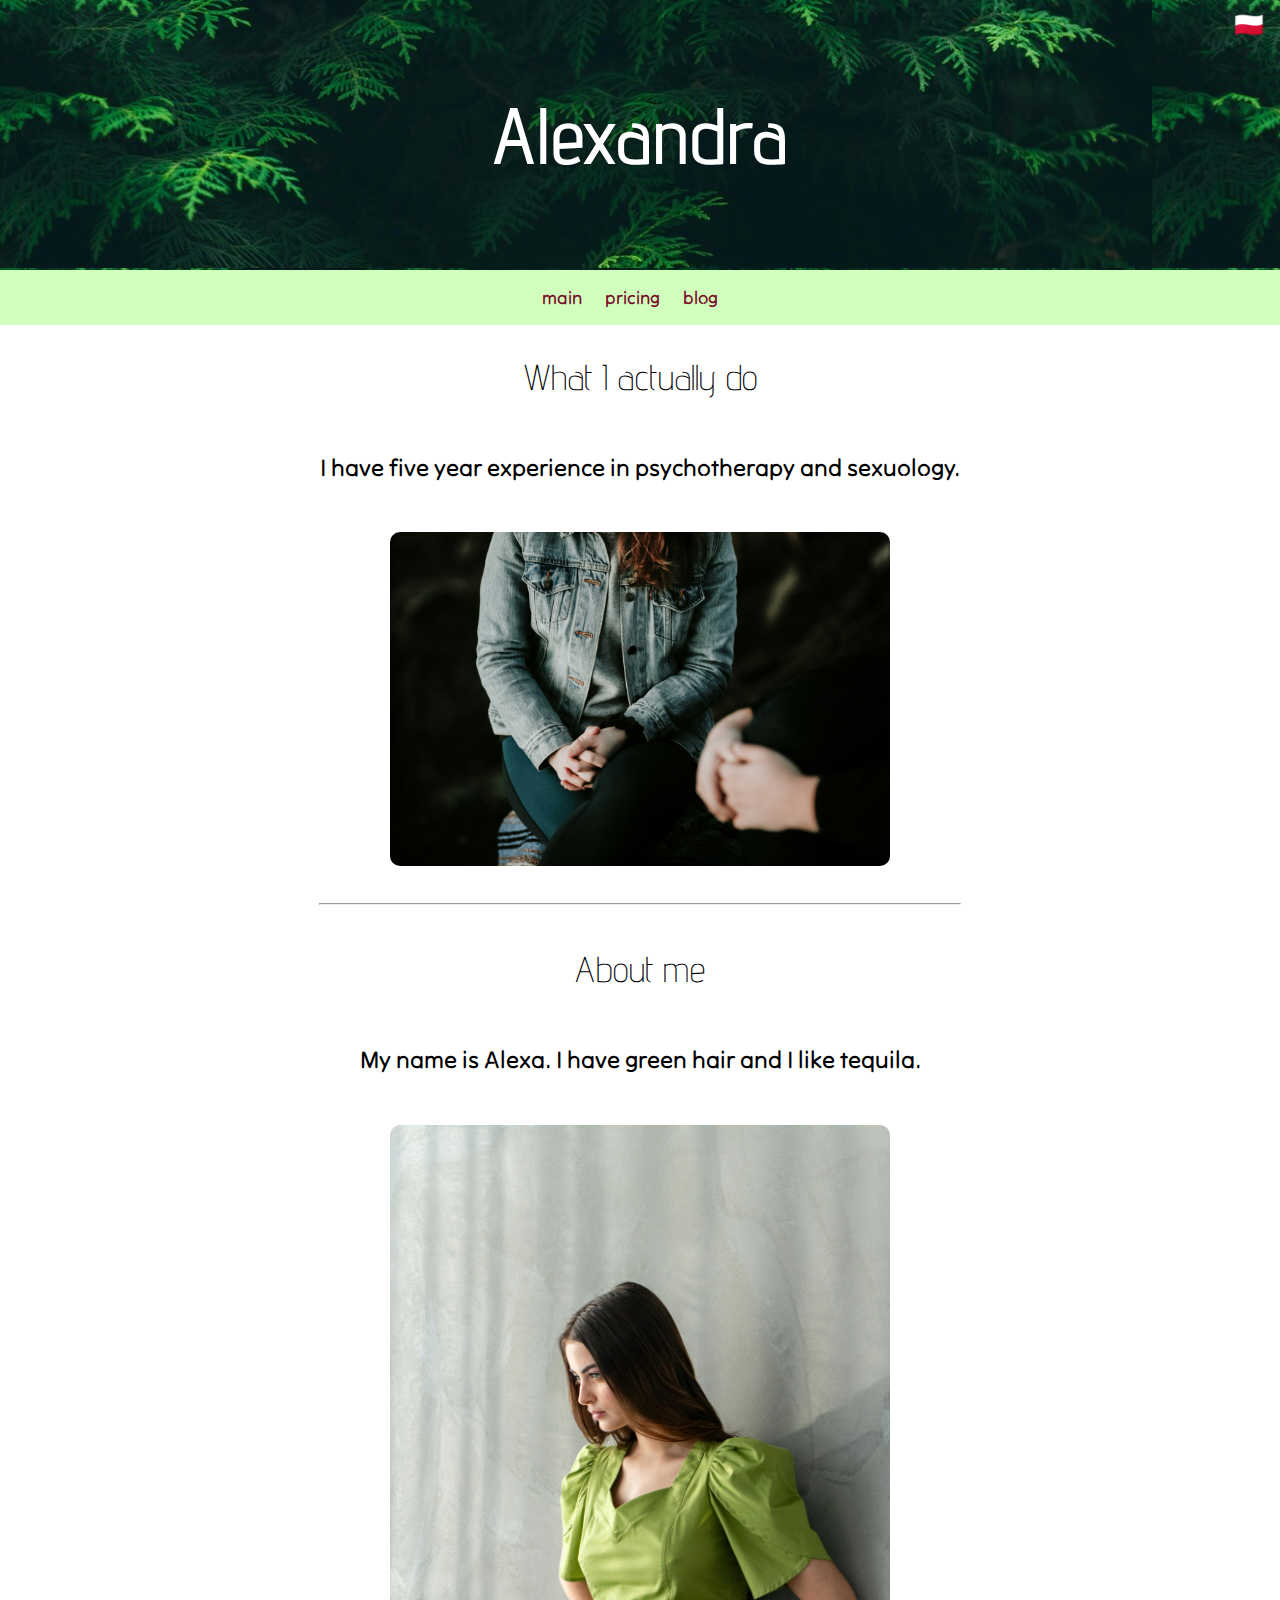
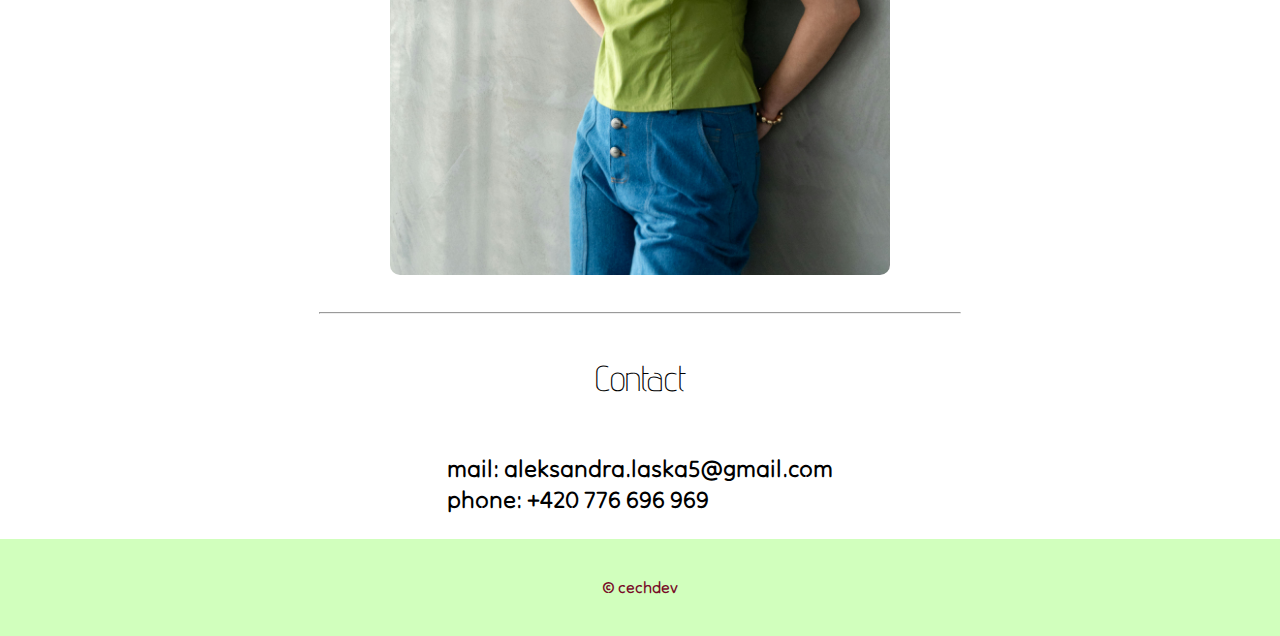
==== index.html @ 4ad57549 "feat: 2 brain cells" ====
<!DOCTYPE html>
<html lang="en">
<head>
    <meta charset="UTF-8">
    <meta name="viewport" content="width=device-width, initial-scale=1.0">
    <title>Alexandra</title>
    <link rel="stylesheet" href="./style.css">
    <link rel="preconnect" href="https://fonts.googleapis.com">
    <link rel="preconnect" href="https://fonts.gstatic.com" crossorigin>
    <link href="https://fonts.googleapis.com/css2?family=Advent+Pro:ital,wght@0,100..900;1,100..900&family=Tilt+Neon&display=swap" rel="stylesheet">
</head>
<body>
    <header>
        <h1><a href="./index.html">Alexandra</a></h1>
        <button id="langSwitch" class="lswitch">🇵🇱</button>
    </header>

    <nav>
        <ul>
            <li><a href="./index.html" data-en="main" data-pl="główny">main</a></li>
            <li><a href="./pricing.html" data-en="pricing" data-pl="ceny">pricing</a></li>
            <li><a href="./blog.html" data-en="blog" data-pl="blog">blog</a></li>
        </ul>
    </nav>
    
    <div class="middle">
        <!--headliner-->
        <h2 data-en="What I actually do" data-pl="Co ja właściwie robię">What I actually do</h2>
        <p data-en="I have five year experience in psychotherapy and sexuology." 
           data-pl="Posiadam pięcioletnie doświadczenie w dziedzinie psychologii.">
           I have five year experience in psychotherapy and sexuology.
        </p>
        <img src="therapy.jpg">
        <hr/>

        <!--about me-->
        <h2 data-en="About me" data-pl="O mnie">About me</h2>
        <p data-en="My name is Alexa. I have green hair and I like tequila."
           data-pl="Nazywam się Alexa. Mam zielone włosy a lubię tequilę.">
           My name is Alexa. I have green hair and I like tequila.
        </p>
        <img src="me.jpg"> <!--Yor photo-->
        <hr/>

        <!--contact-->
        <h2 data-en="Contact" data-pl="Kontakt">Contact</h2>
        <ul>
            <li data-en="email: aleksandra.laska5@gmail.com" data-pl="email: aleksandra.laska5@gmail.com">mail: aleksandra.laska5@gmail.com</li>
            <li data-en="phone: +420 776 696 969" data-pl="telefon: +420 776 696 969">phone: +420 776 696 969</li>
        </ul>
    </div>

    <footer>
        <div class="brand">
            <a href="https://cechdev.cz">© cechdev</a>
        </div>     
    </footer>
    <script src="https://ajax.googleapis.com/ajax/libs/jquery/3.7.1/jquery.min.js"></script> 
    <script src="./index.js" charset="utf-8"></script>
</body>
</html>
---- style.css ----
:root{
    --font: #780C28;
    --background: #D1FFBD;
}

/*#region general*/
html{
    margin: 0;
    padding: 0;
}

body{
    font-family: "Tilt Neon", serif;
    margin: 0;
}

header{
    background-image: url("background.jpg");
    color: white;
    background-color: var(--background);
    margin: 0;
    display: flex;
    padding-left: 10%;
    padding-right: 10%;
    height: 30vh;
    justify-content: center;
    align-items: center;
}

nav{
    color: var(--font);
    /*text-shadow: 1px 0 0 #000, 0 -1px 0 #000, 0 1px 0 #000, -1px 0 0 #000;*/
    background-color: var(--background);
    display: flex;
    text-decoration: none;
    justify-content: center;
    position: relative;
    align-items: center;

}

nav li {
    display: inline-block;
    margin-right: 20px;
    font-size: large;
}


footer{
    color: var(--font);
    background-color: var(--background);
    /*text-shadow: 1px 0 0 #000, 0 -1px 0 #000, 0 1px 0 #000, -1px 0 0 #000;*/
    text-align: center;
    padding-top: 3%;
    padding-bottom: 3%;
    font-weight: bold;
    display: flex;
    flex-direction: column;
}

h1{
    font-family: "Advent Pro", serif;
    font-size: 5rem;
    font-weight: 500;

}

h2{
    font-family: "Advent Pro", serif;
    text-align: center;
    font-weight: 200;
}

ul{
    list-style-type: none;
    padding: 0;
    font-family: "Tilt Neon", serif;
}

a{
    text-decoration: none;
    color: inherit;
    list-style-type: none;
}

hr{
    width: 50%;
}


/*#endregion*/

.middle{
    font-size: 1.5rem;
    display: flex;
    flex-direction: column;
    align-items: center;
    justify-items: center;
}

.middle img{
    margin: 2% 10%;
    width: 500px;
    border-radius: 10px;
}


#langSwitch {
    position: absolute;
    top: 10px;
    right: 10px;
    background: none;
    border: none;
    font-size: 1.5rem;
    cursor: pointer;
}


header img{
    width: 2%;
}

.post{
    margin: 2% 0;
    padding: 2%;
    background-color: #f1f1f1;
    border-radius: 10px;

}

.post:hover{
    cursor: pointer;
    box-shadow: 0 4px 6px rgba(0, 0, 0, 0.1);

}
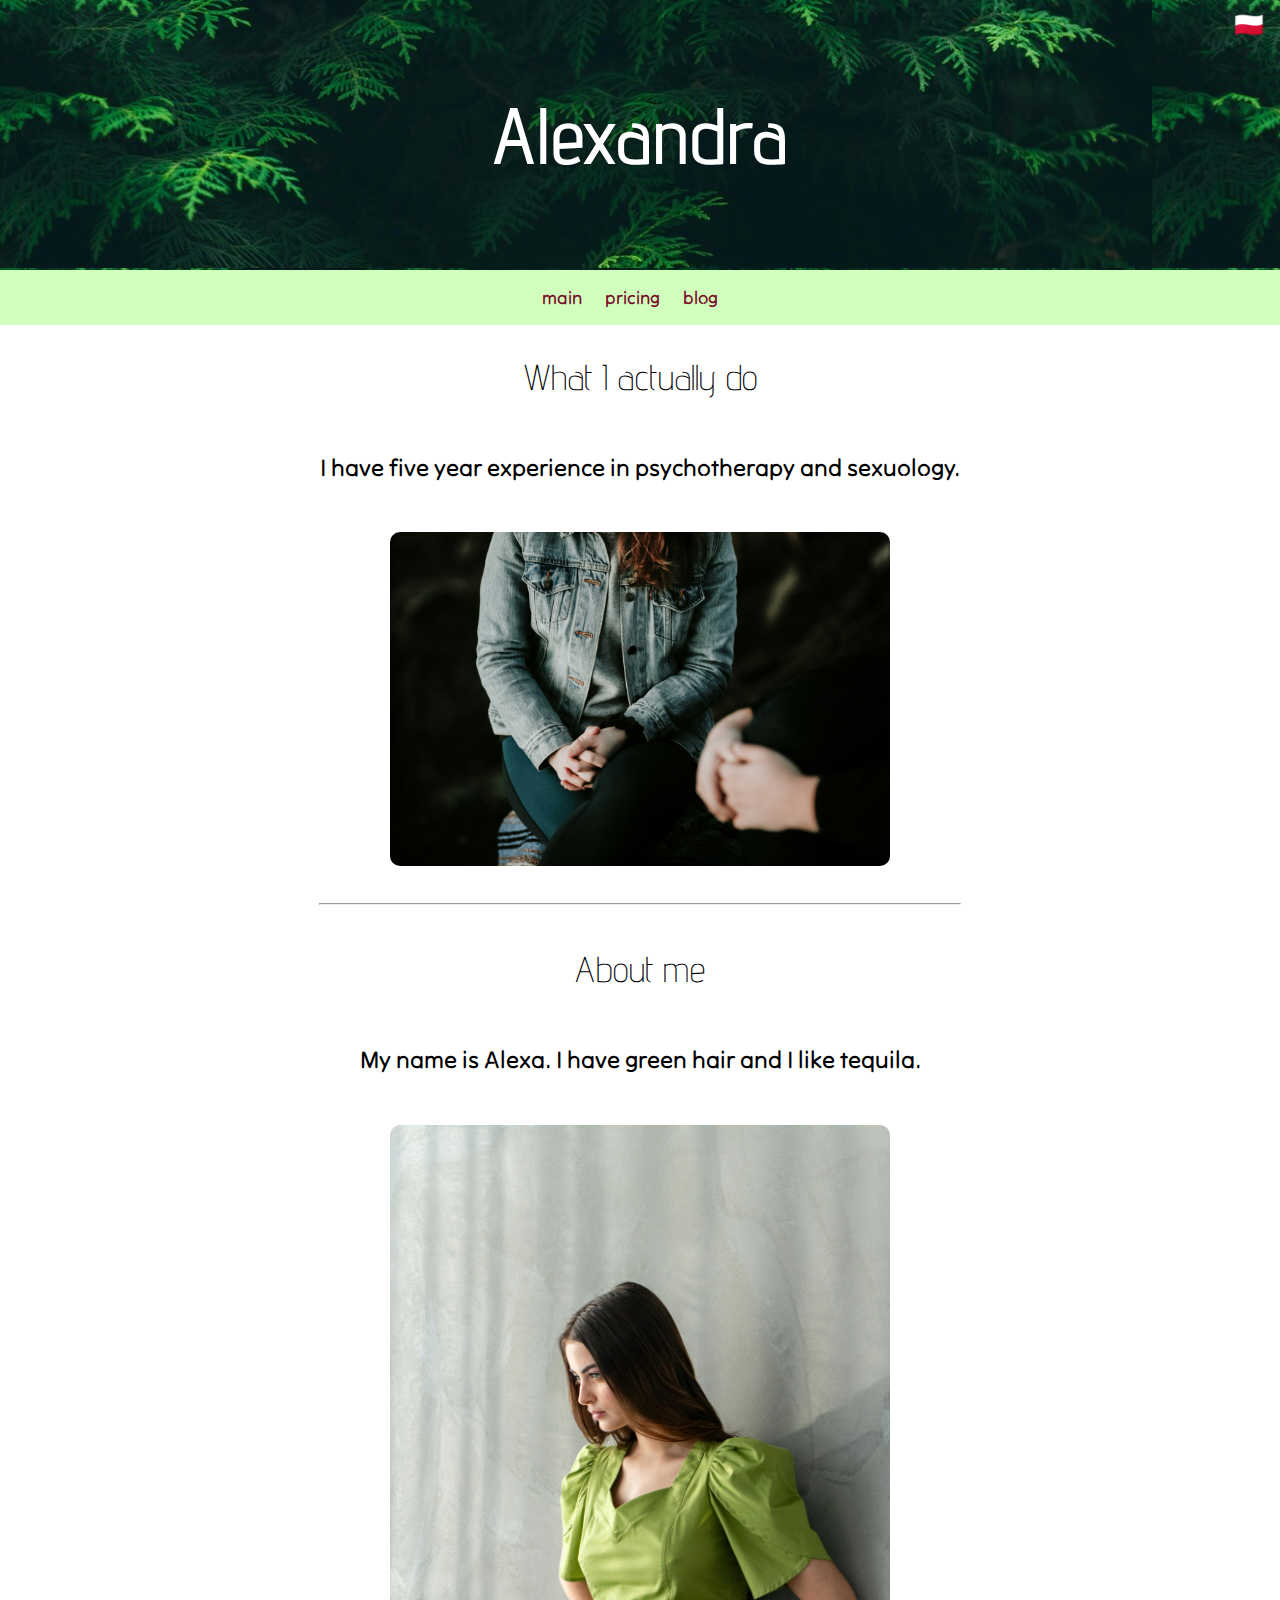
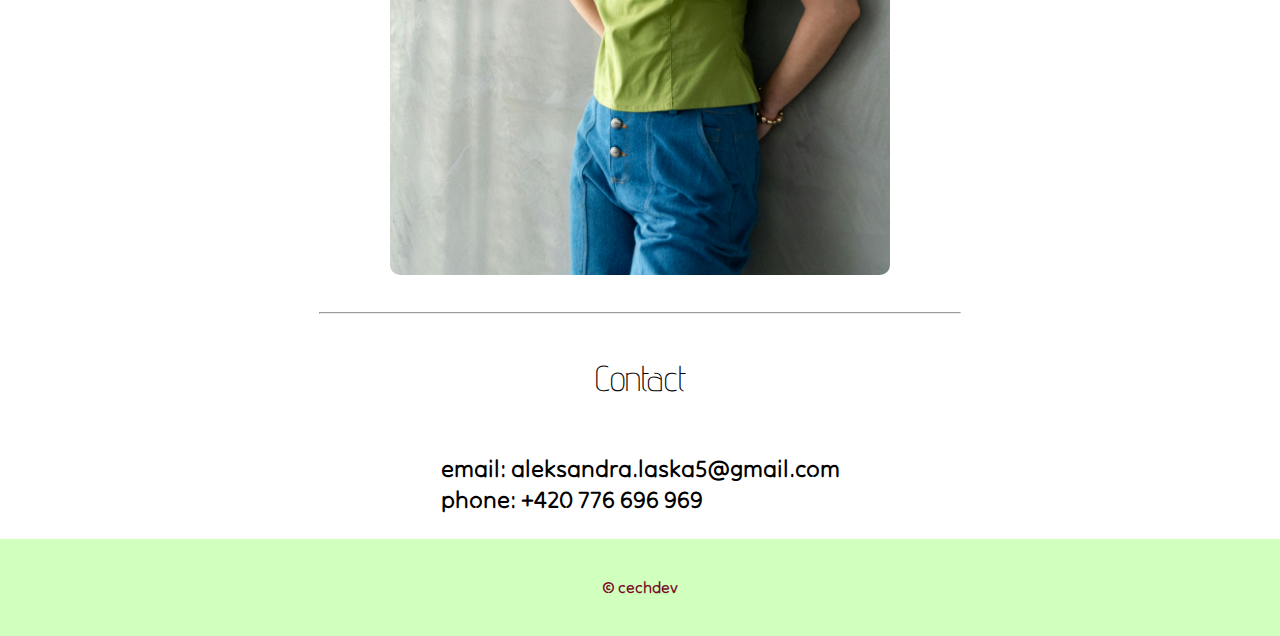
==== commit b10ce888: "feat: email link" ====
--- a/index.html
+++ b/index.html
@@ -45,7 +45,7 @@
         <!--contact-->
         <h2 data-en="Contact" data-pl="Kontakt">Contact</h2>
         <ul>
-            <li data-en="email: aleksandra.laska5@gmail.com" data-pl="email: aleksandra.laska5@gmail.com">mail: aleksandra.laska5@gmail.com</li>
+            <li><a href="mailto:aleksandra.laska5@gmail.com">email: aleksandra.laska5@gmail.com</a></li>
             <li data-en="phone: +420 776 696 969" data-pl="telefon: +420 776 696 969">phone: +420 776 696 969</li>
         </ul>
     </div>
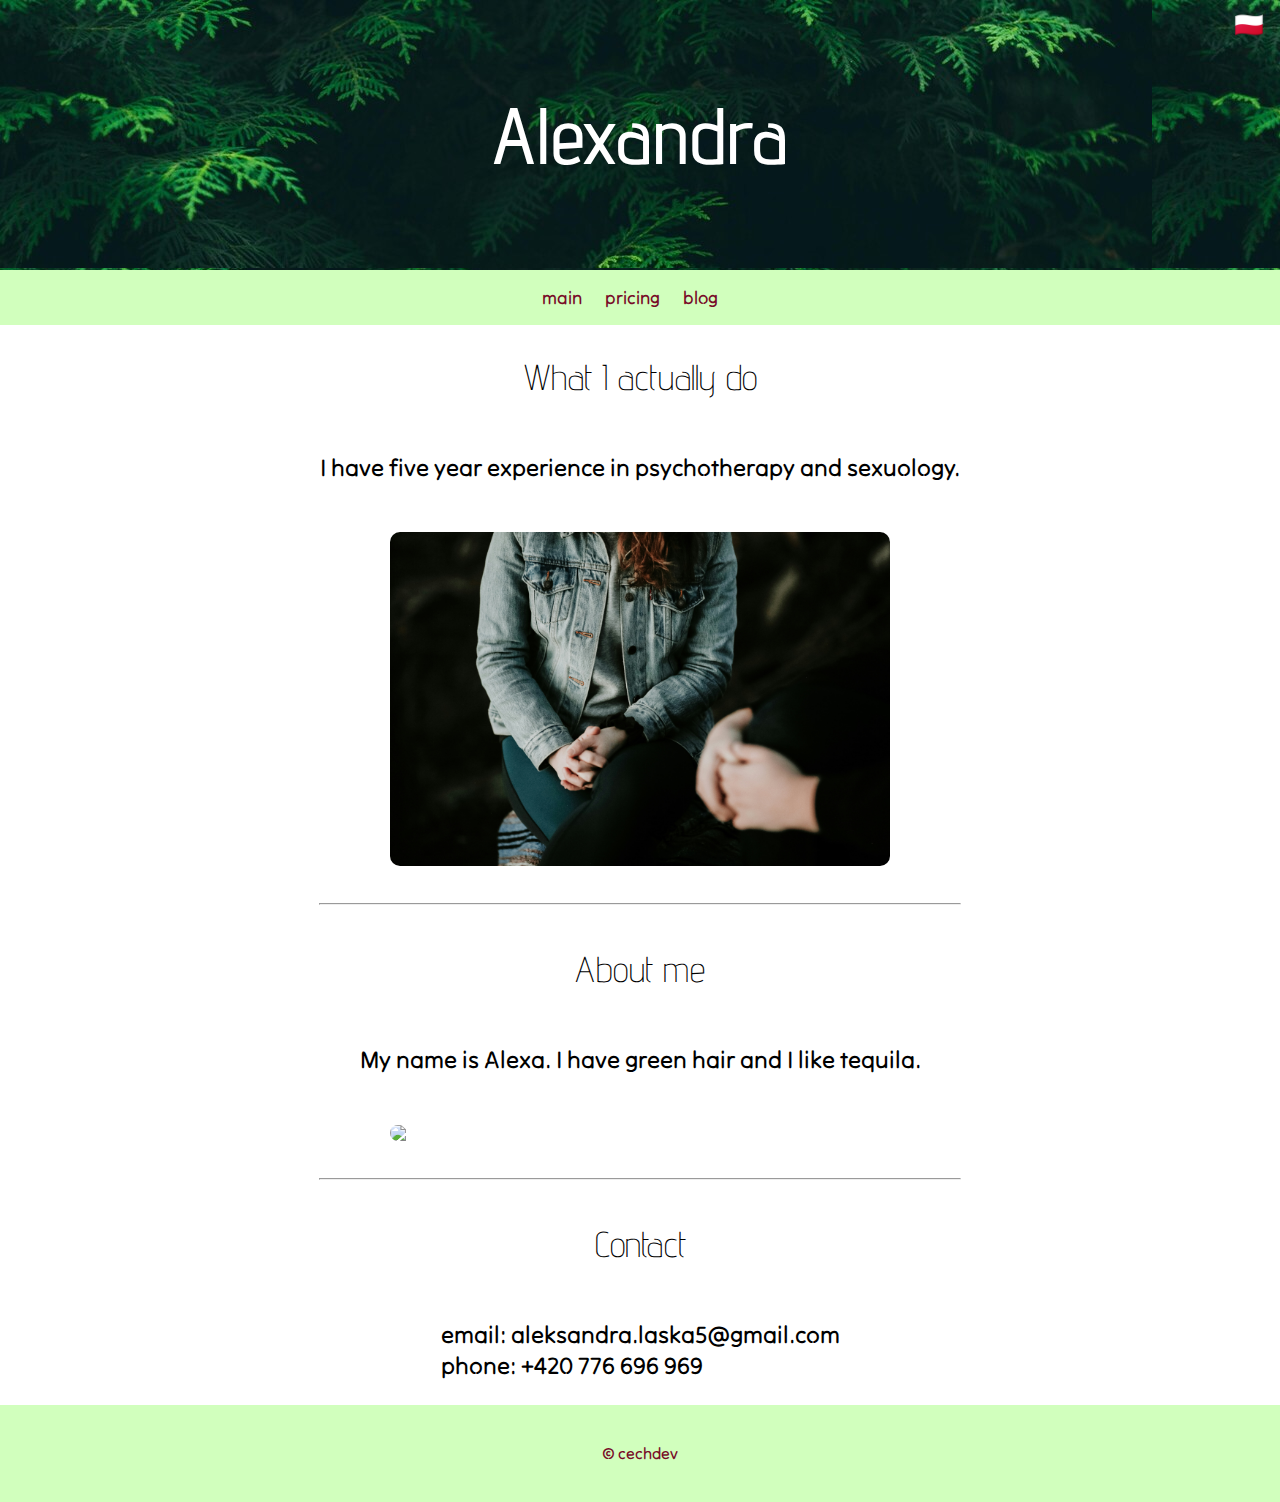
==== commit 8d1ad683: "refact: move img to folder" ====
--- a/index.html
+++ b/index.html
@@ -30,7 +30,7 @@
            data-pl="Posiadam pięcioletnie doświadczenie w dziedzinie psychologii.">
            I have five year experience in psychotherapy and sexuology.
         </p>
-        <img src="therapy.jpg">
+        <img src="images/therapy.jpg">
         <hr/>
 
         <!--about me-->
@@ -39,7 +39,7 @@
            data-pl="Nazywam się Alexa. Mam zielone włosy a lubię tequilę.">
            My name is Alexa. I have green hair and I like tequila.
         </p>
-        <img src="me.jpg"> <!--Yor photo-->
+        <img src="images/me.jpg"> <!--Yor photo-->
         <hr/>
 
         <!--contact-->
--- a/style.css
+++ b/style.css
@@ -15,7 +15,7 @@
 }
 
 header{
-    background-image: url("background.jpg");
+    background-image: url("images/background.jpg");
     color: white;
     background-color: var(--background);
     margin: 0;
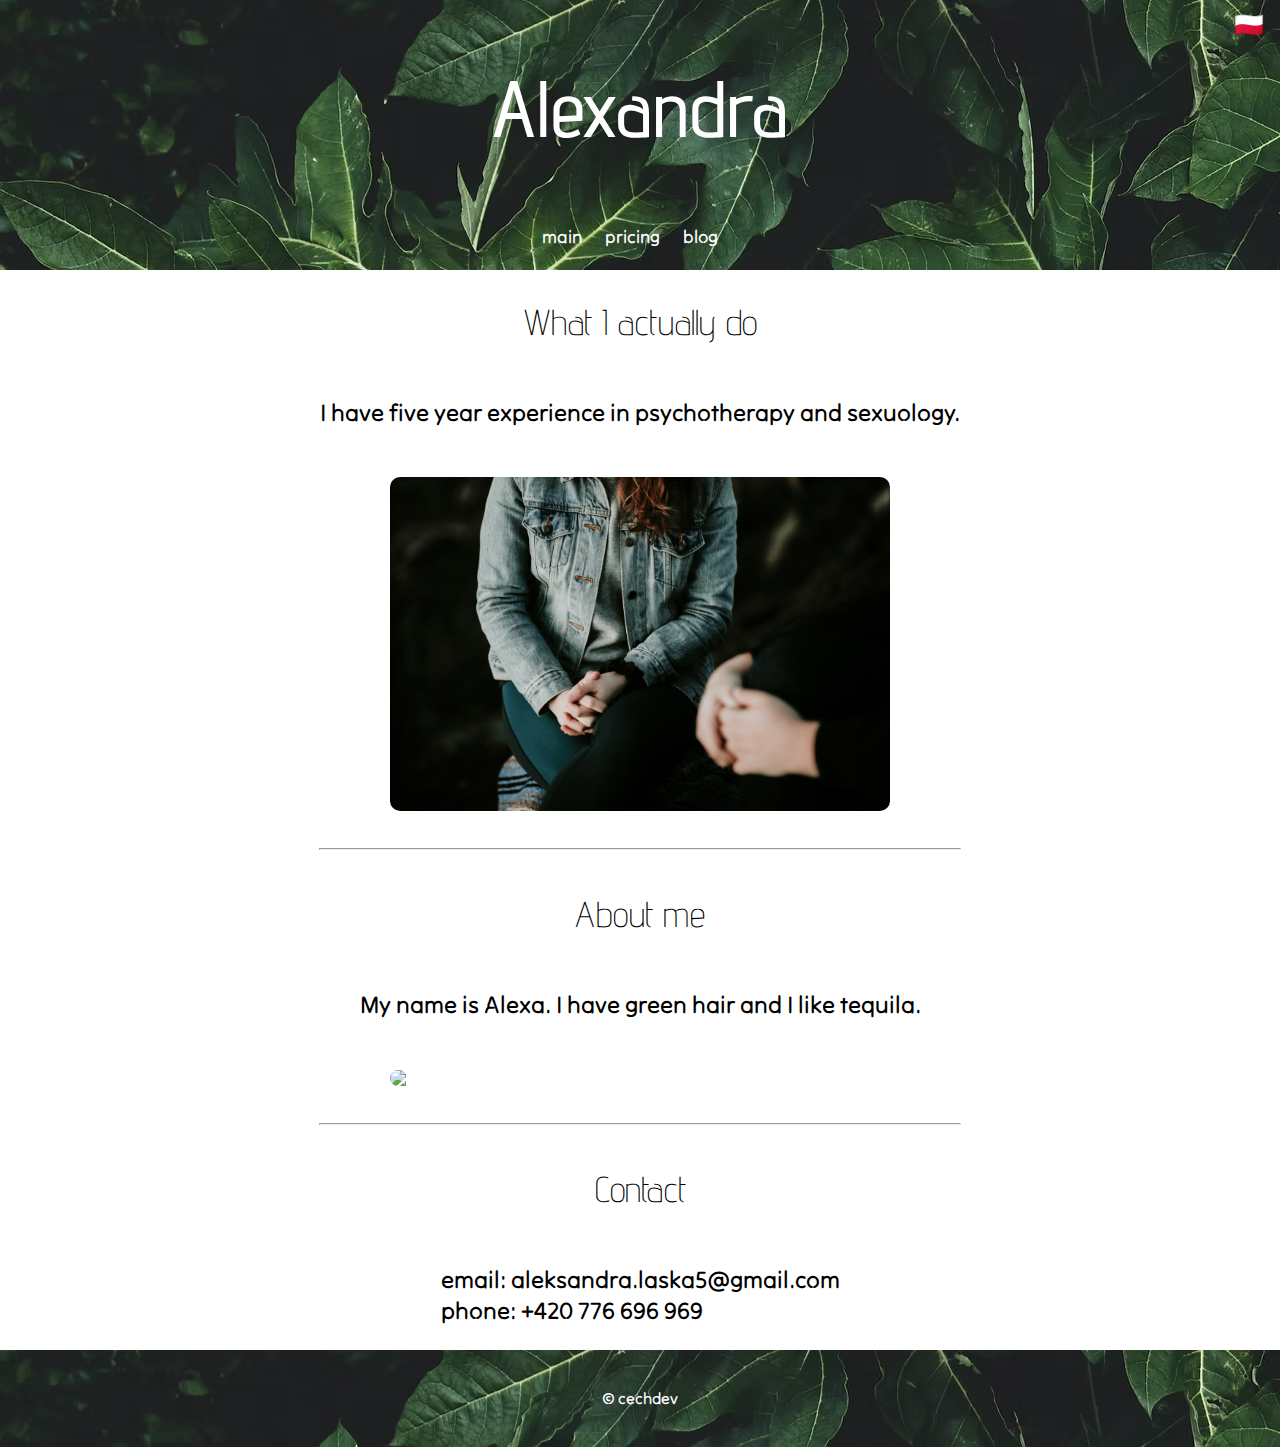
==== commit f2d786d4: "refact: header" ====
--- a/index.html
+++ b/index.html
@@ -13,16 +13,16 @@
     <header>
         <h1><a href="./index.html">Alexandra</a></h1>
         <button id="langSwitch" class="lswitch">🇵🇱</button>
+
+        <nav>
+            <ul>
+                <li><a href="./index.html" data-en="main" data-pl="główny">main</a></li>
+                <li><a href="./pricing.html" data-en="pricing" data-pl="ceny">pricing</a></li>
+                <li><a href="./blog.html">blog</a></li>
+            </ul>
+        </nav>
     </header>
 
-    <nav>
-        <ul>
-            <li><a href="./index.html" data-en="main" data-pl="główny">main</a></li>
-            <li><a href="./pricing.html" data-en="pricing" data-pl="ceny">pricing</a></li>
-            <li><a href="./blog.html" data-en="blog" data-pl="blog">blog</a></li>
-        </ul>
-    </nav>
-    
     <div class="middle">
         <!--headliner-->
         <h2 data-en="What I actually do" data-pl="Co ja właściwie robię">What I actually do</h2>
--- a/style.css
+++ b/style.css
@@ -1,5 +1,5 @@
 :root{
-    --font: #780C28;
+    --font: white;
     --background: #D1FFBD;
 }
 
@@ -15,11 +15,12 @@
 }
 
 header{
-    background-image: url("images/background.jpg");
-    color: white;
+    background-image: url("images/leaves.avif");
+    color: var(--font);
     background-color: var(--background);
     margin: 0;
     display: flex;
+    flex-direction: column;
     padding-left: 10%;
     padding-right: 10%;
     height: 30vh;
@@ -28,9 +29,6 @@
 }
 
 nav{
-    color: var(--font);
-    /*text-shadow: 1px 0 0 #000, 0 -1px 0 #000, 0 1px 0 #000, -1px 0 0 #000;*/
-    background-color: var(--background);
     display: flex;
     text-decoration: none;
     justify-content: center;
@@ -48,7 +46,7 @@
 
 footer{
     color: var(--font);
-    background-color: var(--background);
+    background-image: url("images/leaves.avif");
     /*text-shadow: 1px 0 0 #000, 0 -1px 0 #000, 0 1px 0 #000, -1px 0 0 #000;*/
     text-align: center;
     padding-top: 3%;
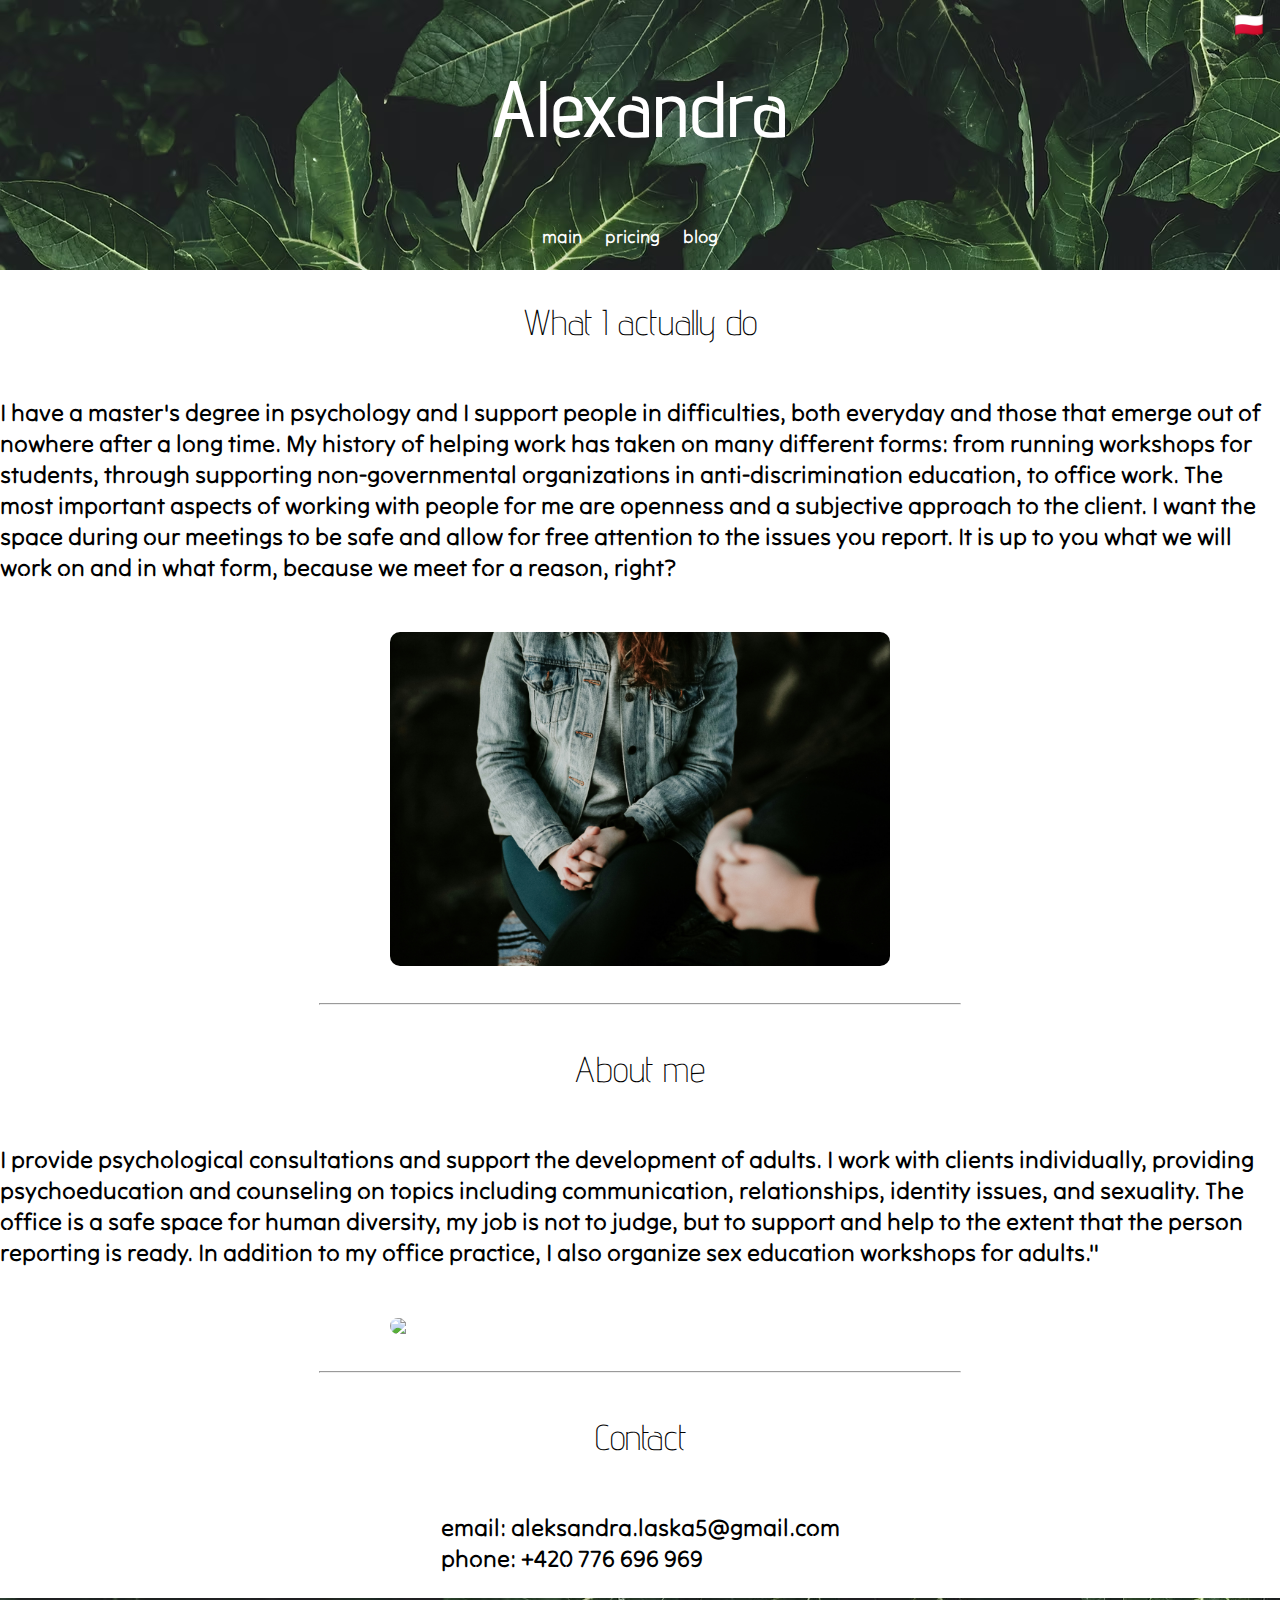
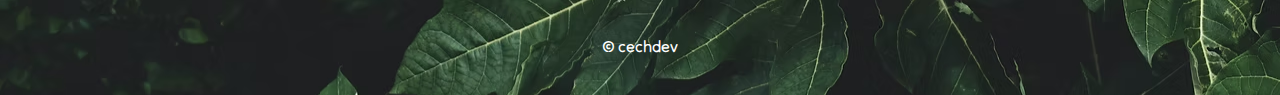
==== commit c46e5da8: "feat: content add" ====
--- a/index.html
+++ b/index.html
@@ -26,18 +26,44 @@
     <div class="middle">
         <!--headliner-->
         <h2 data-en="What I actually do" data-pl="Co ja właściwie robię">What I actually do</h2>
-        <p data-en="I have five year experience in psychotherapy and sexuology." 
-           data-pl="Posiadam pięcioletnie doświadczenie w dziedzinie psychologii.">
-           I have five year experience in psychotherapy and sexuology.
+        <p data-en="I have a master's degree in psychology and I support people in difficulties, 
+            both everyday and those that emerge out of nowhere after a long time. My history of helping work has taken on many different forms: 
+            from running workshops for students, through supporting non-governmental organizations in anti-discrimination education, to office work. 
+            The most important aspects of working with people for me are openness and a subjective approach to the client.
+            I want the space during our meetings to be safe and allow for free attention to the issues you report.      
+            It is up to you what we will work on and in what form, because we meet for a reason, right?" 
+           data-pl="Jestem magistrą psychologii i zajmuję się wspieraniem osób w trudnościach, 
+           tych codziennych i tych, które wyłaniają się znikąd po długim czasie. Moja historia pracy pomocowej miewa bardzo różne formy: 
+           od prowadzenia warsztatów dla studentów, przez wspieranie organizacji pozarządowych w edukacji antydyskryminacyjnej, aż do pracy gabinetowej. 
+           Najważniejszymi aspektami w pracy z ludźmi są dla mnie otwartość i podmiotowe podejście do klientki lub klienta.
+           Zależy mi na tym, aby przestrzeń w trakcie naszych spotkań była bezpieczna i pozwalała na swobodne zaopiekowanie spraw, z którymi się zgłaszasz. 
+           To od Ciebie zależy nad czym będziemy pracować i w jakiej formie, bo spotykamy się po coś, prawda?">
+           I have a master's degree in psychology and I support people in difficulties, 
+            both everyday and those that emerge out of nowhere after a long time. My history of helping work has taken on many different forms: 
+            from running workshops for students, through supporting non-governmental organizations in anti-discrimination education, to office work. 
+            The most important aspects of working with people for me are openness and a subjective approach to the client.
+            I want the space during our meetings to be safe and allow for free attention to the issues you report.      
+            It is up to you what we will work on and in what form, because we meet for a reason, right?
         </p>
         <img src="images/therapy.jpg">
         <hr/>
 
         <!--about me-->
         <h2 data-en="About me" data-pl="O mnie">About me</h2>
-        <p data-en="My name is Alexa. I have green hair and I like tequila."
-           data-pl="Nazywam się Alexa. Mam zielone włosy a lubię tequilę.">
-           My name is Alexa. I have green hair and I like tequila.
+        <p data-en="I provide psychological consultations and support the development of adults. 
+           I work with clients individually, providing psychoeducation and counseling on topics including communication, relationships, identity issues, and sexuality.
+           The office is a safe space for human diversity, my job is not to judge, but to support and help to the extent that the person reporting is ready.
+           In addition to my office practice, I also organize sex education workshops for adults."
+           data-pl="Zajmuję się konsultacjami psychologicznymi oraz wspieraniem rozwoju osób dorosłych. 
+           Pracuję z Klientami i Klientkami indywidualnie, prowadząc psychoedukację i poradnictwo dotyczące między innymi komunikacji, 
+           relacji i związków, kwestii tożsamościowych oraz seksualności.
+           W gabinecie jest bezpieczna przestrzeń dla ludzkiej różnorodności, moim zajęciem nie jest oceniać, 
+           ale wspierać i pomagać w takim stopniu, w jakim osoba zgłaszająca się ma gotowość.
+           Poza praktyką gabinetową zajmuję się również organizowaniem warsztatów z edukacji seksualnej dla dorosłych.">
+           I provide psychological consultations and support the development of adults. 
+           I work with clients individually, providing psychoeducation and counseling on topics including communication, relationships, identity issues, and sexuality.
+           The office is a safe space for human diversity, my job is not to judge, but to support and help to the extent that the person reporting is ready.
+           In addition to my office practice, I also organize sex education workshops for adults."
         </p>
         <img src="images/me.jpg"> <!--Yor photo-->
         <hr/>
--- a/style.css
+++ b/style.css
@@ -1,6 +1,5 @@
 :root{
-    --font: white;
-    --background: #D1FFBD;
+    --headercolor: white;
 }
 
 /*#region general*/
@@ -16,8 +15,7 @@
 
 header{
     background-image: url("images/leaves.avif");
-    color: var(--font);
-    background-color: var(--background);
+    color: var(--headercolor);
     margin: 0;
     display: flex;
     flex-direction: column;
@@ -45,7 +43,7 @@
 
 
 footer{
-    color: var(--font);
+    color: var(--headercolor);
     background-image: url("images/leaves.avif");
     /*text-shadow: 1px 0 0 #000, 0 -1px 0 #000, 0 1px 0 #000, -1px 0 0 #000;*/
     text-align: center;
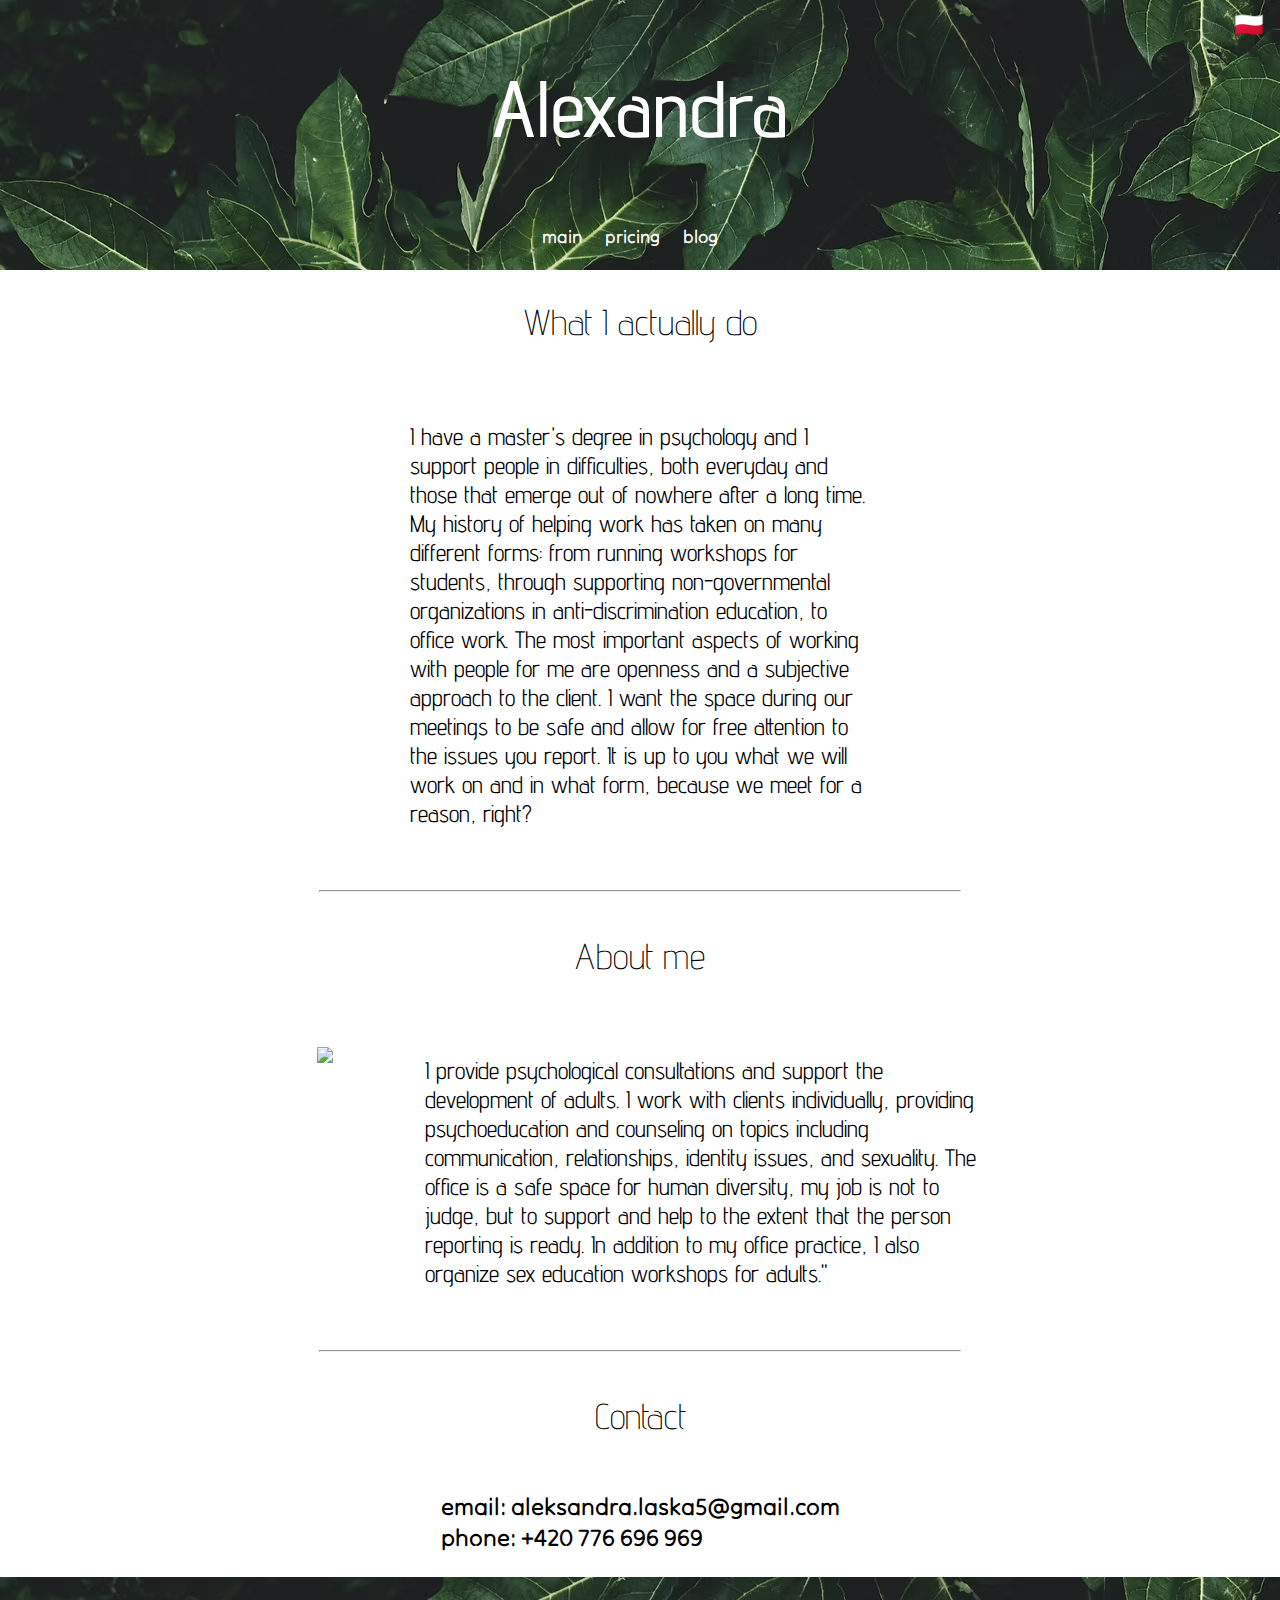
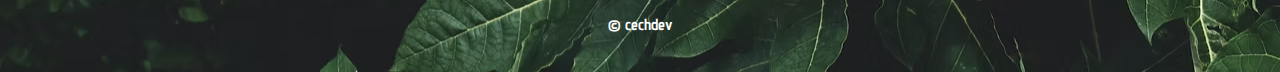
==== commit b14f176e: "feat: structure edit" ====
--- a/index.html
+++ b/index.html
@@ -26,46 +26,52 @@
     <div class="middle">
         <!--headliner-->
         <h2 data-en="What I actually do" data-pl="Co ja właściwie robię">What I actually do</h2>
-        <p data-en="I have a master's degree in psychology and I support people in difficulties, 
+        <div class="section intro">
+            <p data-en="I have a master's degree in psychology and I support people in difficulties, 
             both everyday and those that emerge out of nowhere after a long time. My history of helping work has taken on many different forms: 
             from running workshops for students, through supporting non-governmental organizations in anti-discrimination education, to office work. 
             The most important aspects of working with people for me are openness and a subjective approach to the client.
             I want the space during our meetings to be safe and allow for free attention to the issues you report.      
             It is up to you what we will work on and in what form, because we meet for a reason, right?" 
-           data-pl="Jestem magistrą psychologii i zajmuję się wspieraniem osób w trudnościach, 
-           tych codziennych i tych, które wyłaniają się znikąd po długim czasie. Moja historia pracy pomocowej miewa bardzo różne formy: 
-           od prowadzenia warsztatów dla studentów, przez wspieranie organizacji pozarządowych w edukacji antydyskryminacyjnej, aż do pracy gabinetowej. 
-           Najważniejszymi aspektami w pracy z ludźmi są dla mnie otwartość i podmiotowe podejście do klientki lub klienta.
-           Zależy mi na tym, aby przestrzeń w trakcie naszych spotkań była bezpieczna i pozwalała na swobodne zaopiekowanie spraw, z którymi się zgłaszasz. 
-           To od Ciebie zależy nad czym będziemy pracować i w jakiej formie, bo spotykamy się po coś, prawda?">
-           I have a master's degree in psychology and I support people in difficulties, 
+            data-pl="Jestem magistrą psychologii i zajmuję się wspieraniem osób w trudnościach, 
+            tych codziennych i tych, które wyłaniają się znikąd po długim czasie. Moja historia pracy pomocowej miewa bardzo różne formy: 
+            od prowadzenia warsztatów dla studentów, przez wspieranie organizacji pozarządowych w edukacji antydyskryminacyjnej, aż do pracy gabinetowej. 
+            Najważniejszymi aspektami w pracy z ludźmi są dla mnie otwartość i podmiotowe podejście do klientki lub klienta.
+            Zależy mi na tym, aby przestrzeń w trakcie naszych spotkań była bezpieczna i pozwalała na swobodne zaopiekowanie spraw, z którymi się zgłaszasz. 
+            To od Ciebie zależy nad czym będziemy pracować i w jakiej formie, bo spotykamy się po coś, prawda?">
+            I have a master's degree in psychology and I support people in difficulties, 
             both everyday and those that emerge out of nowhere after a long time. My history of helping work has taken on many different forms: 
             from running workshops for students, through supporting non-governmental organizations in anti-discrimination education, to office work. 
             The most important aspects of working with people for me are openness and a subjective approach to the client.
             I want the space during our meetings to be safe and allow for free attention to the issues you report.      
             It is up to you what we will work on and in what form, because we meet for a reason, right?
-        </p>
-        <img src="images/therapy.jpg">
+            </p>
+        </div>
+
+
         <hr/>
 
         <!--about me-->
         <h2 data-en="About me" data-pl="O mnie">About me</h2>
-        <p data-en="I provide psychological consultations and support the development of adults. 
-           I work with clients individually, providing psychoeducation and counseling on topics including communication, relationships, identity issues, and sexuality.
-           The office is a safe space for human diversity, my job is not to judge, but to support and help to the extent that the person reporting is ready.
-           In addition to my office practice, I also organize sex education workshops for adults."
-           data-pl="Zajmuję się konsultacjami psychologicznymi oraz wspieraniem rozwoju osób dorosłych. 
-           Pracuję z Klientami i Klientkami indywidualnie, prowadząc psychoedukację i poradnictwo dotyczące między innymi komunikacji, 
-           relacji i związków, kwestii tożsamościowych oraz seksualności.
-           W gabinecie jest bezpieczna przestrzeń dla ludzkiej różnorodności, moim zajęciem nie jest oceniać, 
-           ale wspierać i pomagać w takim stopniu, w jakim osoba zgłaszająca się ma gotowość.
-           Poza praktyką gabinetową zajmuję się również organizowaniem warsztatów z edukacji seksualnej dla dorosłych.">
-           I provide psychological consultations and support the development of adults. 
-           I work with clients individually, providing psychoeducation and counseling on topics including communication, relationships, identity issues, and sexuality.
-           The office is a safe space for human diversity, my job is not to judge, but to support and help to the extent that the person reporting is ready.
-           In addition to my office practice, I also organize sex education workshops for adults."
-        </p>
-        <img src="images/me.jpg"> <!--Yor photo-->
+
+        <div class="section ">
+            <img src="images/me.jpg"> <!--Your photo-->
+            <p data-en="I provide psychological consultations and support the development of adults. 
+            I work with clients individually, providing psychoeducation and counseling on topics including communication, relationships, identity issues, and sexuality.
+            The office is a safe space for human diversity, my job is not to judge, but to support and help to the extent that the person reporting is ready.
+            In addition to my office practice, I also organize sex education workshops for adults."
+            data-pl="Zajmuję się konsultacjami psychologicznymi oraz wspieraniem rozwoju osób dorosłych. 
+            Pracuję z Klientami i Klientkami indywidualnie, prowadząc psychoedukację i poradnictwo dotyczące między innymi komunikacji, 
+            relacji i związków, kwestii tożsamościowych oraz seksualności.
+            W gabinecie jest bezpieczna przestrzeń dla ludzkiej różnorodności, moim zajęciem nie jest oceniać, 
+            ale wspierać i pomagać w takim stopniu, w jakim osoba zgłaszająca się ma gotowość.
+            Poza praktyką gabinetową zajmuję się również organizowaniem warsztatów z edukacji seksualnej dla dorosłych.">
+            I provide psychological consultations and support the development of adults. 
+            I work with clients individually, providing psychoeducation and counseling on topics including communication, relationships, identity issues, and sexuality.
+            The office is a safe space for human diversity, my job is not to judge, but to support and help to the extent that the person reporting is ready.
+            In addition to my office practice, I also organize sex education workshops for adults."
+            </p>
+        </div>
         <hr/>
 
         <!--contact-->
--- a/style.css
+++ b/style.css
@@ -9,7 +9,8 @@
 }
 
 body{
-    font-family: "Tilt Neon", serif;
+    font-family: "Advent Pro", serif;
+
     margin: 0;
 }
 
@@ -94,12 +95,23 @@
     justify-items: center;
 }
 
-.middle img{
-    margin: 2% 10%;
-    width: 500px;
-    border-radius: 10px;
+
+
+.section{
+    margin:0 20%;
+    padding: 2%;
+    display: flex;
 }
 
+.section img{
+    margin: 2% 5%;
+    width: 500px;
+}
+
+.intro{
+    margin: 0% 30%;
+
+}
 
 #langSwitch {
     position: absolute;
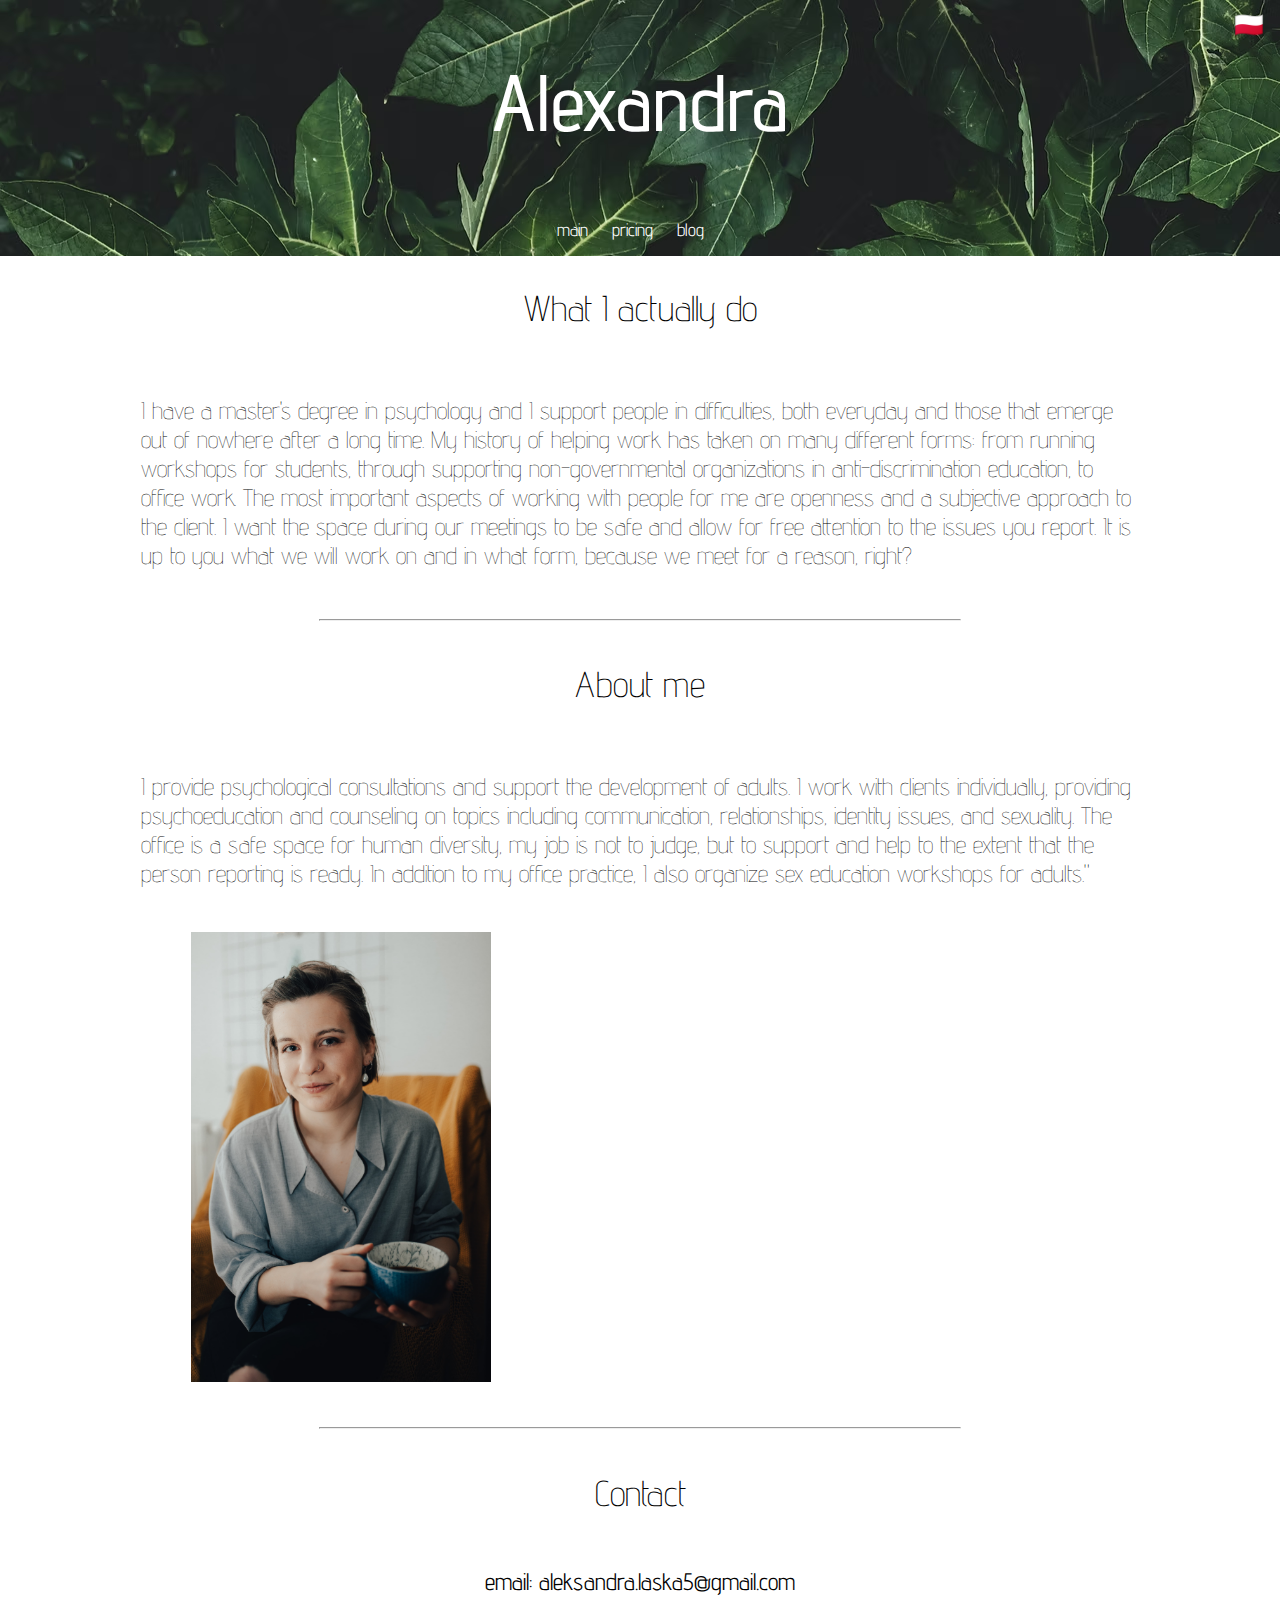
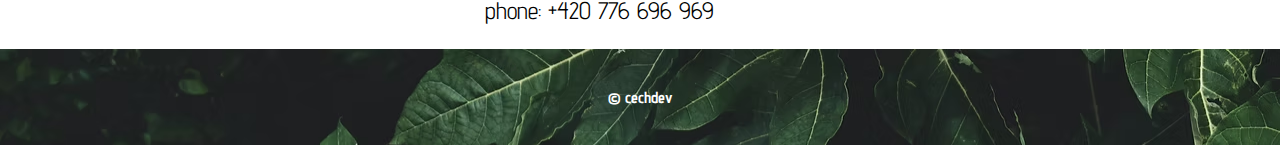
==== commit 05328a0c: "refact: using optimized image" ====
--- a/index.html
+++ b/index.html
@@ -55,7 +55,7 @@
         <h2 data-en="About me" data-pl="O mnie">About me</h2>
 
         <div class="section ">
-            <img src="images/me.jpg"> <!--Your photo-->
+            <img src="images/meO.jpg"> <!--Your photo-->
             <p data-en="I provide psychological consultations and support the development of adults. 
             I work with clients individually, providing psychoeducation and counseling on topics including communication, relationships, identity issues, and sexuality.
             The office is a safe space for human diversity, my job is not to judge, but to support and help to the extent that the person reporting is ready.
--- a/style.css
+++ b/style.css
@@ -22,7 +22,6 @@
     flex-direction: column;
     padding-left: 10%;
     padding-right: 10%;
-    height: 30vh;
     justify-content: center;
     align-items: center;
 }
@@ -71,7 +70,7 @@
 ul{
     list-style-type: none;
     padding: 0;
-    font-family: "Tilt Neon", serif;
+    font-family: "Advent Pro", serif;
 }
 
 a{
@@ -96,17 +95,18 @@
 }
 
 
-
 .section{
     margin:0 20%;
     padding: 2%;
     display: flex;
+    font-weight: 100;
 }
 
 .section img{
     margin: 2% 5%;
     width: 500px;
 }
+
 
 .intro{
     margin: 0% 30%;
@@ -128,20 +128,43 @@
     width: 2%;
 }
 
-.post{
-    margin: 2% 0;
-    padding: 2%;
-    background-color: #f1f1f1;
-    border-radius: 10px;
 
+@media (max-width: 1500px) {
+    .section{
+        margin:0 0%;
+        padding: 1%;
+        display: flex;
+        font-weight: 100;
+    }
+    
+    .section img{
+        margin: 2% 5%;
+        width: 500px;
+    }
+    
+    .intro{
+        margin: 0% 10%;
+    
+    }
 }
 
-.post:hover{
-    cursor: pointer;
-    box-shadow: 0 4px 6px rgba(0, 0, 0, 0.1);
+@media (max-width: 1500px) {
+    .section{
+        margin:0 10%;
+        padding: 1%;
+        display: flex;
+        flex-direction: column-reverse;
+        font-weight: 100;
+    }
+    
+    .section img{
+        width: 300px;
+        }
+    
+    .intro{
+        margin: 0% 10%;
+        padding: 1%;
 
+    }
 }
 
-
-
-
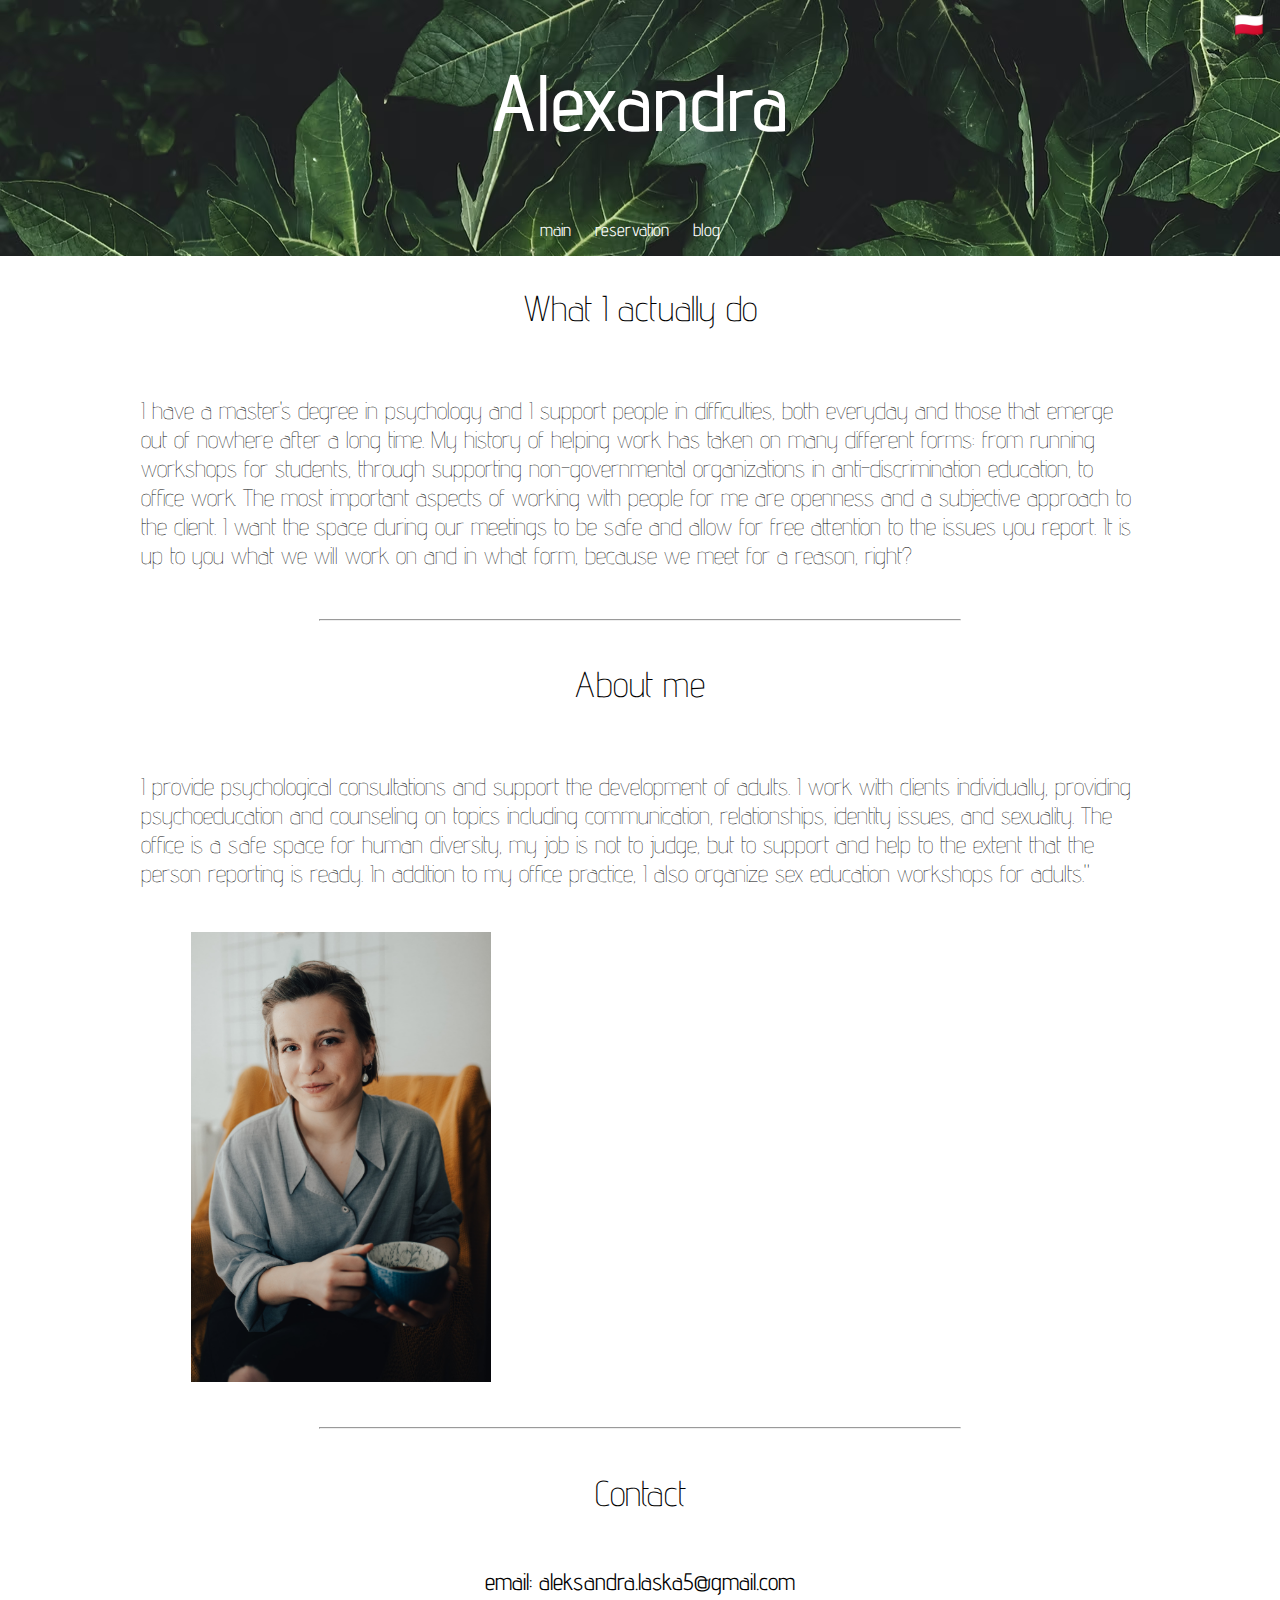
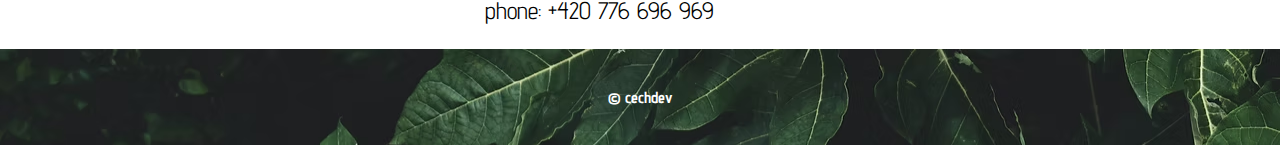
==== commit 7b9cee18: "feat: langswitch" ====
--- a/index.html
+++ b/index.html
@@ -17,7 +17,7 @@
         <nav>
             <ul>
                 <li><a href="./index.html" data-en="main" data-pl="główny">main</a></li>
-                <li><a href="./pricing.html" data-en="pricing" data-pl="ceny">pricing</a></li>
+                <li><a href="./pricing.html" data-en="reservation" data-pl="rezerwacja">reservation</a></li>
                 <li><a href="./blog.html">blog</a></li>
             </ul>
         </nav>
--- a/style.css
+++ b/style.css
@@ -113,6 +113,19 @@
 
 }
 
+.res_btn {
+    margin: 5% 45%;
+    background-color: #086525; 
+    border: none;
+    color: white;
+    padding: 15px 32px;
+    border-radius: 8px;
+    text-align: center;
+    text-decoration: none;
+    font-size: 16px;
+    cursor: pointer;
+  }
+
 #langSwitch {
     position: absolute;
     top: 10px;
